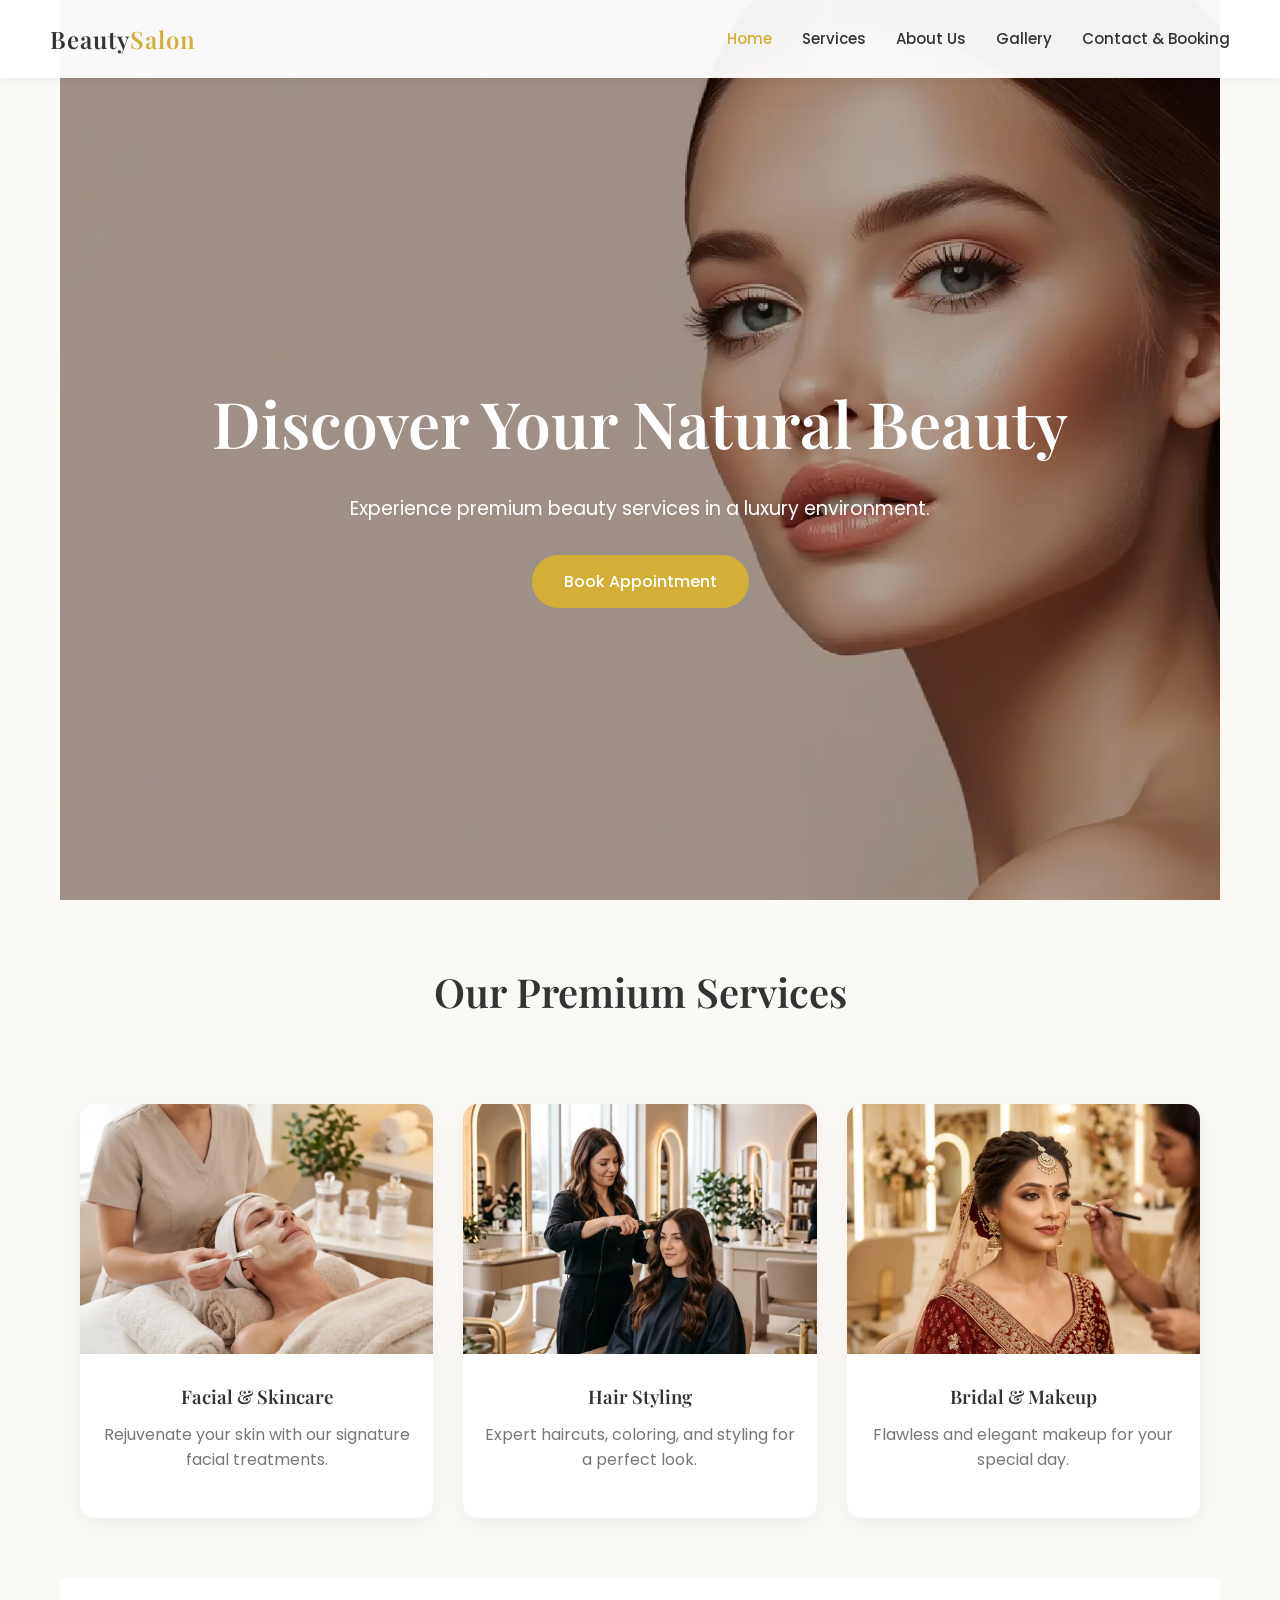
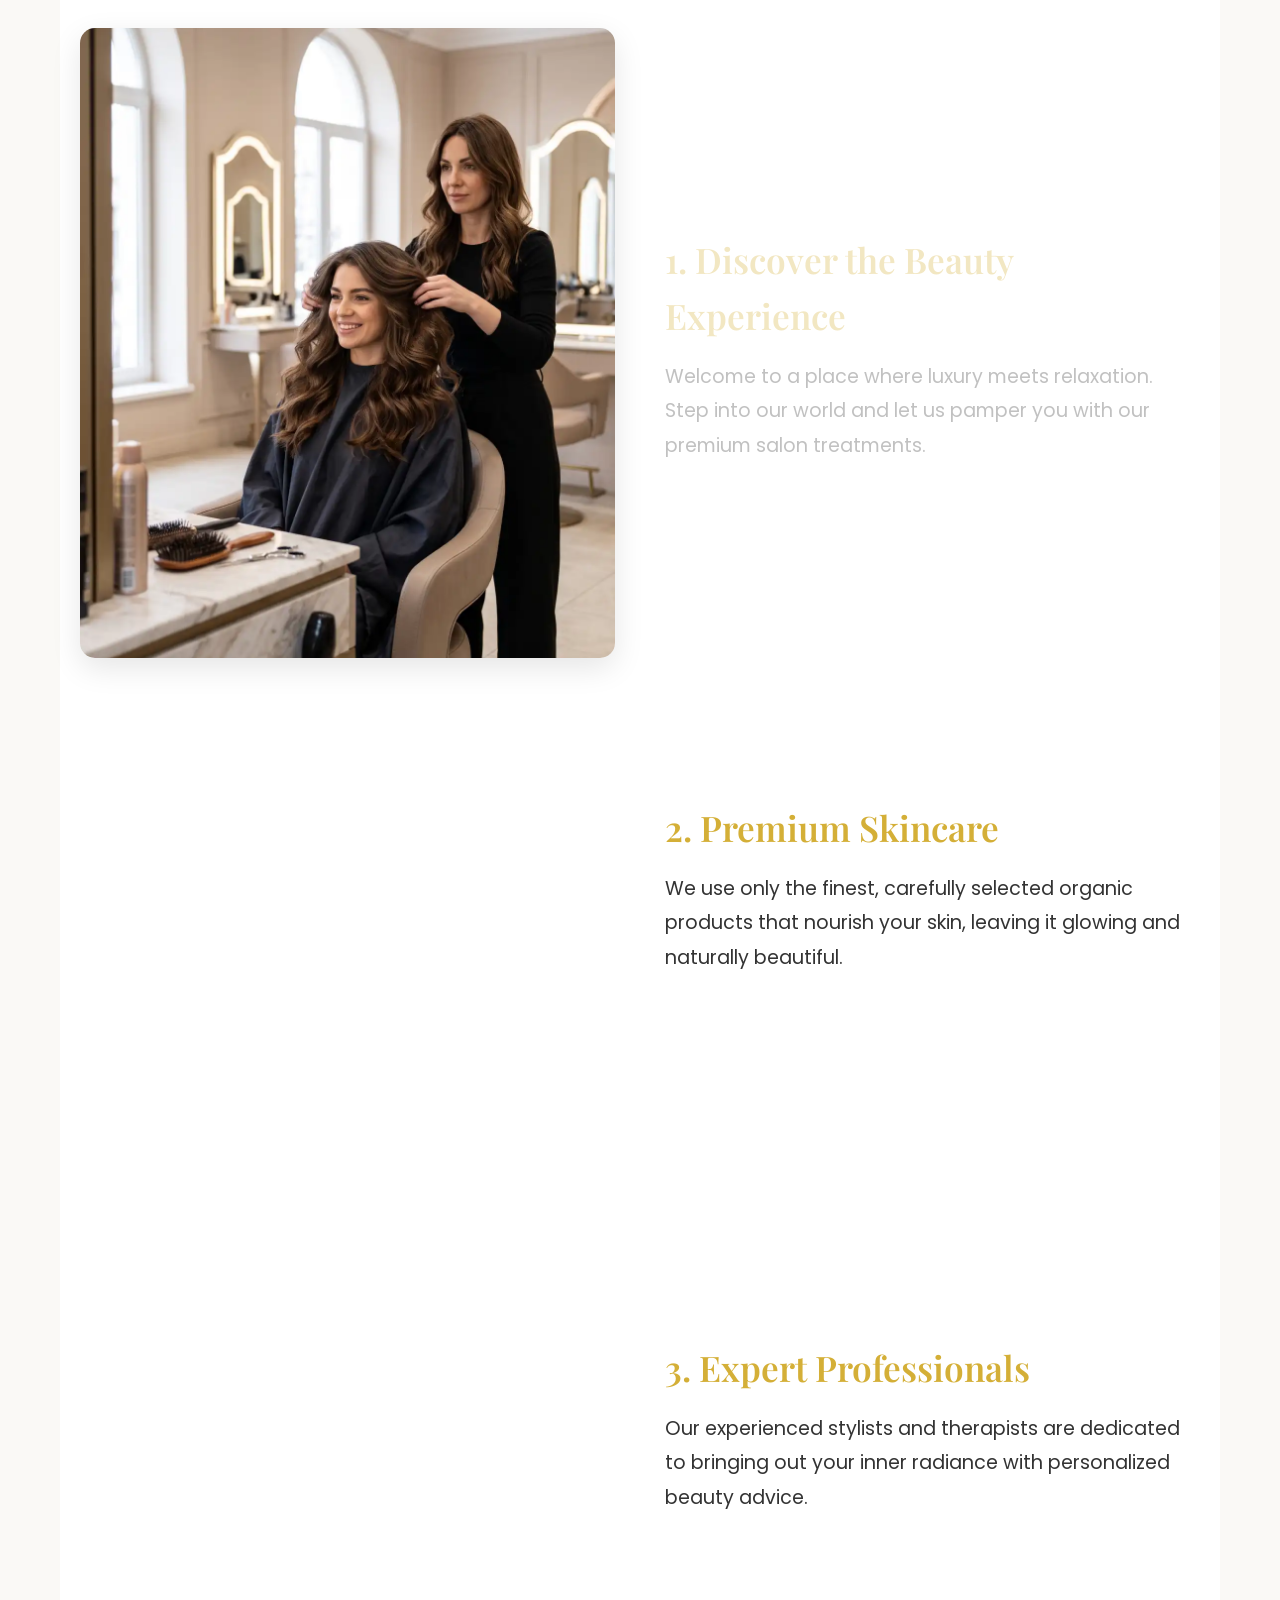
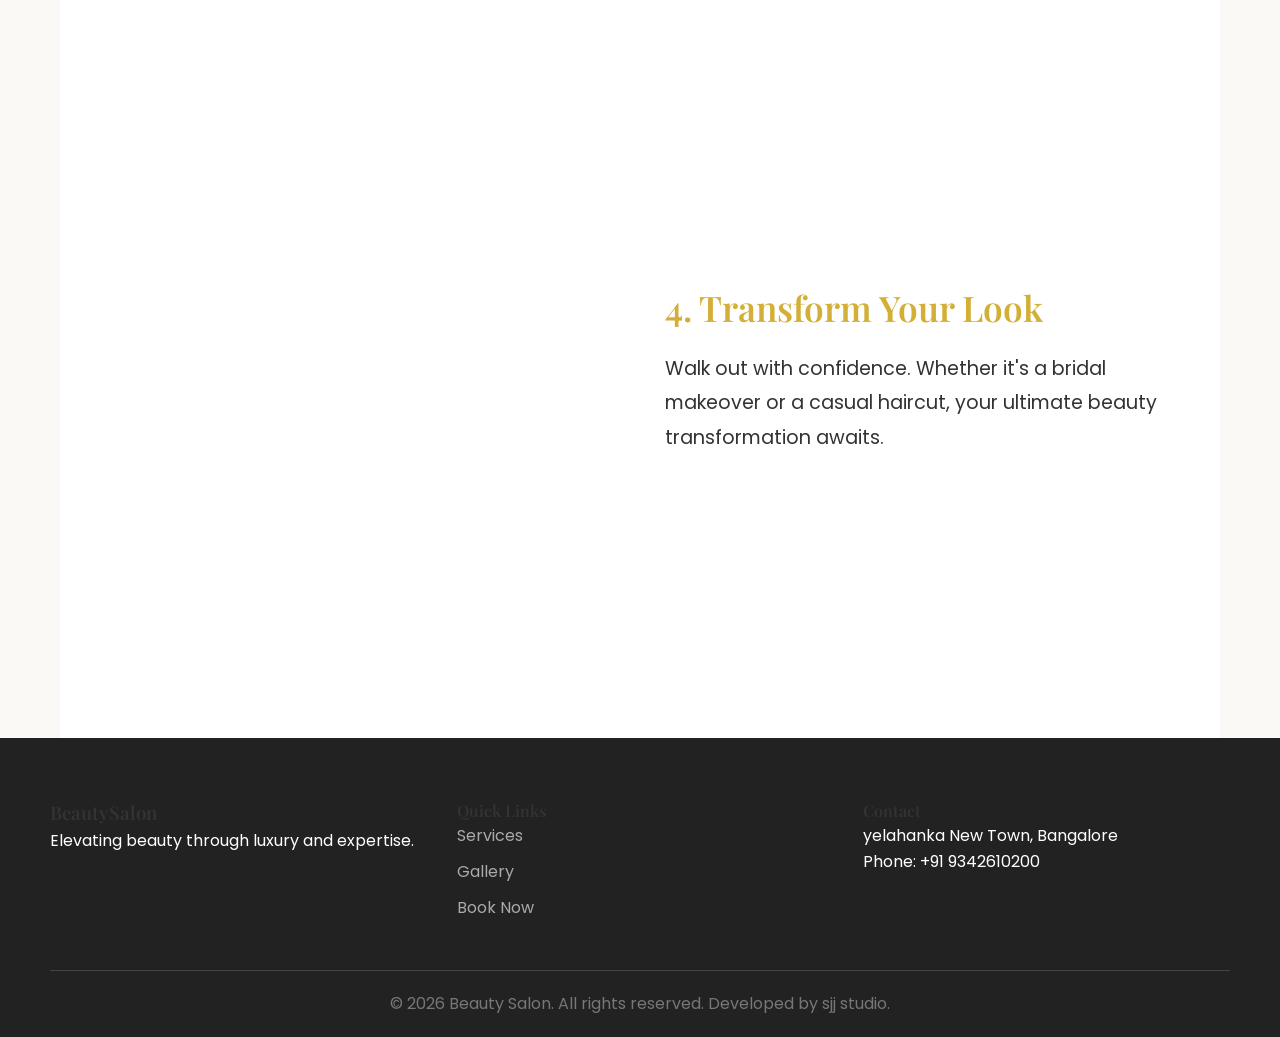
==== index.html @ c794cede "Add files via upload" ====
<!doctype html>
<html lang="en">
  <head>
    <meta charset="UTF-8" />
    <meta name="viewport" content="width=device-width, initial-scale=1.0" />
    <title>Luxury Beauty Parlour | Discover Your Natural Beauty</title>
    <!-- Google Fonts -->
    <link
      href="https://fonts.googleapis.com/css2?family=Playfair+Display:wght@400;600&family=Poppins:wght@300;400;500&display=swap"
      rel="stylesheet"
    />
    <!-- CSS Files -->
    <link rel="stylesheet" href="css/style.css" />
    <link rel="stylesheet" href="css/animations.css" />
    <link rel="stylesheet" href="css/responsive.css" />
  </head>
  <body>
    <!-- Navigation -->
    <header class="navbar">
      <div class="logo">Beauty<span>Salon</span></div>
      <nav>
        <ul class="nav-links">
          <li><a href="index.html" class="active">Home</a></li>
          <li><a href="services.html">Services</a></li>
          <li><a href="about.html">About Us</a></li>
          <li><a href="gallery.html">Gallery</a></li>
          <li><a href="contact.html">Contact & Booking</a></li>
        </ul>
      </nav>
      <div class="hamburger"><span></span><span></span><span></span></div>
    </header>

    <main class="container">
    <!-- Hero Section (Parallax) -->
    <section class="hero parallax-bg">
      <div class="hero-content fade-in-up">
        <h1>Discover Your Natural Beauty</h1>
        <p>Experience premium beauty services in a luxury environment.</p>
        <a href="contact.html" class="btn btn-primary">Book Appointment</a>
      </div>
    </section>

    <!-- Featured Services (Scroll Reveal) -->
    <section class="featured-services reveal">
      <div class="container">
        <h2 class="section-title">Our Premium Services</h2>
        <div class="services-grid">
          <div class="service-card reveal-left">
            <img
              src="/image/FacialSkincare.webp"
              alt="Facial Treatment"
            />
            <h3>Facial & Skincare</h3>
            <p>Rejuvenate your skin with our signature facial treatments.</p>
          </div>
          <div class="service-card reveal-up">
            <img
              src="/image/HaircutHairstyling.webp"
              alt="Hair Styling"
            />
            <h3>Hair Styling</h3>
            <p>Expert haircuts, coloring, and styling for a perfect look.</p>
          </div>
          <div class="service-card reveal-right">
            <img
              src="/image/BridalMakeup.webp"
              alt="Bridal Makeup"
            />
            <h3>Bridal & Makeup</h3>
            <p>Flawless and elegant makeup for your special day.</p>
          </div>
        </div>
      </div>
    </section>

   <!-- Scrollytelling Brand Story -->
    <section class="scrollytelling-section">
        <div class="scrollytelling-container">
            <!-- Sticky Visuals (ಎಡ ಭಾಗದಲ್ಲಿ ನಿಲ್ಲುವ ಫೋಟೋ) -->
            <div class="scrolly-visual">
                <img id="scrolly-image" src="/image/Team Section — Beauty Professionals.webp" alt="Beauty Experience">
            </div>
            
            <!-- Scrollable Text Blocks (ಬಲ ಭಾಗದಲ್ಲಿ ಸ್ಕ್ರೋಲ್ ಆಗುವ ಟೆಕ್ಸ್ಟ್) -->
            <div class="scrolly-text">
                <div class="step" data-image="/image/DiscovertheBeautyExperience.webp">
                    <h3>1. Discover the Beauty Experience</h3>
                    <p>Welcome to a place where luxury meets relaxation. Step into our world and let us pamper you with our premium salon treatments.</p>
                </div>
                <div class="step" data-image="/image/FacialSkincare.webp">
                    <h3>2. Premium Skincare</h3>
                    <p>We use only the finest, carefully selected organic products that nourish your skin, leaving it glowing and naturally beautiful.</p>
                </div>
                <div class="step" data-image="/image/ExpertProfessionals.webp">
                    <h3>3. Expert Professionals</h3>
                    <p>Our experienced stylists and therapists are dedicated to bringing out your inner radiance with personalized beauty advice.</p>
                </div>
                <div class="step" data-image="/image/TransformYourLook.webp">
                    <h3>4. Transform Your Look</h3>
                    <p>Walk out with confidence. Whether it's a bridal makeover or a casual haircut, your ultimate beauty transformation awaits.</p>
                </div>
            </div>
        </div>
    </section>
</main>
    <!-- Footer -->
    <footer>
      <div class="footer-content">
        <div class="footer-info">
          <h3>BeautySalon</h3>
          <p>Elevating beauty through luxury and expertise.</p>
        </div>
        <div class="footer-links">
          <h4>Quick Links</h4>
          <a href="services.html">Services</a>
          <a href="gallery.html">Gallery</a>
          <a href="contact.html">Book Now</a>
        </div>
        <div class="footer-contact">
          <h4>Contact</h4>
          <p>yelahanka New Town, Bangalore</p>
          <p>Phone: +91 9342610200</p>
        </div>
      </div>
      <div class="copyright">
        <p>&copy; 2026 Beauty Salon. All rights reserved. Developed by <a href="https://www.facebook.com/share/14rMCecXwoW/?mibextid=wwXIfr">sjj studio</a>.</p>
      </div>
    </footer>

    <!-- JavaScript Files -->
    <script src="js/main.js"></script>
    <script src="js/animations.js"></script>
  </body>
</html>
---- css/style.css ----
/* --- CSS Variables for Theme Colors --- */
:root {
  --primary-color: #d4af37;
  /* Subtle Gold */
  --secondary-color: #f7e8e8;
  /* Blush Pink */
  --bg-color: #faf9f6;
  /* Cream/Off-white */
  --text-dark: #333333;
  --text-light: #777777;
  --white: #ffffff;
}

/* --- Base & Reset --- */
* {
  margin: 0;
  padding: 0;
  box-sizing: border-box;
}

body {
  font-family: 'Poppins', sans-serif;
  background-color: var(--bg-color);
  color: var(--text-dark);
  line-height: 1.6;
  overflow-x: hidden;
}

h1,
h2,
h3,
h4,
h5,
h6 {
  font-family: 'Playfair Display', serif;
  font-weight: 600;
  color: var(--text-dark);
}

a {
  text-decoration: none;
  color: inherit;
}

ul {
  list-style: none;
}

.container {
  max-width: 1200px;
  margin: 0 auto;
  padding: 0 20px;
}

.text-center {
  text-align: center;
  margin-bottom: 20px;
}


/* --- Navigation Bar --- */
.navbar {
  display: flex;
  justify-content: space-between;
  align-items: center;
  padding: 20px 50px;
  background-color: rgba(255, 255, 255, 0.95);
  position: fixed;
  width: 100%;
  top: 0;
  z-index: 1000;
  box-shadow: 0 2px 10px rgba(0, 0, 0, 0.05);
}

.logo {
  font-family: 'Playfair Display', serif;
  font-size: 24px;
  font-weight: 600;
  letter-spacing: 1px;
}

.logo span {
  color: var(--primary-color);
}

.nav-links {
  display: flex;
  gap: 30px;
}

.nav-links li a {
  font-size: 15px;
  font-weight: 500;
  transition: color 0.3s ease;
}

.nav-links li a:hover,
.nav-links li a.active {
  color: var(--primary-color);
}

.hamburger {
  display: none;
  cursor: pointer;
}

.hamburger span {
  display: block;
  width: 25px;
  height: 3px;
  background-color: var(--text-dark);
  margin: 5px 0;
  transition: 0.3s;
}

/* --- Buttons --- */
.btn {
  display: inline-block;
  padding: 12px 30px;
  border-radius: 30px;
  font-weight: 500;
  cursor: pointer;
  transition: all 0.3s ease;
  border: 2px solid transparent;
}

.btn-primary {
  background-color: var(--primary-color);
  color: var(--white);
}

.btn-primary:hover {
  background-color: #b8962e;
}

.btn-outline {
  background-color: transparent;
  border-color: var(--primary-color);
  color: var(--primary-color);
}

.btn-outline:hover {
  background-color: var(--primary-color);
  color: var(--white);
}

.btn-whatsapp {
  background-color: #25D366;
  color: var(--white);
  margin-top: 20px;
}

/* --- Hero Section & Headers --- */
.hero {
  height: 100vh;
  display: flex;
  align-items: center;
  justify-content: center;
  text-align: center;
  background-image: linear-gradient(rgba(0, 0, 0, 0.3), rgba(0, 0, 0, 0.3)), url('/image/MainBannerImage.webp');
  color: var(--white);
  padding-top: 80px;
  background-size: cover;
  background-position: center;
  overflow: hidden;
}

.hero h1 {
  font-size: 4rem;
  color: var(--white);
  margin-bottom: 20px;
}

.hero p {
  font-size: 1.2rem;
  margin-bottom: 30px;
}

.page-header {
  height: 40vh;
  display: flex;
  align-items: center;
  justify-content: center;
  background-image: linear-gradient(rgba(0, 0, 0, 0.4), rgba(0, 0, 0, 0.4)), url('/image/servicesPageMainBG.webp');
  color: var(--white);
  margin-top: 70px;
  background-size: cover;

}

/* --- Grid Layouts (Services, Gallery, Contact) --- */
.services-grid,
.gallery-grid,
.contact-grid,
.about-grid {
  display: grid;
  gap: 30px;
  padding: 60px 0;
}

.services-grid {
  grid-template-columns: repeat(3, 1fr);
}

.gallery-grid {
  grid-template-columns: repeat(3, 1fr);
}

.about-grid {
  grid-template-columns: 1fr 1fr;
  align-items: center;
}

.contact-grid {
  grid-template-columns: 1fr 1fr;
  gap: 50px;
}

.section-title {
  text-align: center;
  font-size: 2.5rem;
  margin: 60px 0 20px;
}

/* --- Service Cards --- */
.service-card {
  background: var(--white);
  border-radius: 15px;
  overflow: hidden;
  box-shadow: 0 5px 20px rgba(0, 0, 0, 0.05);
  text-align: center;
  padding-bottom: 30px;
}

.service-card img {
  width: 100%;
  height: 250px;
  object-fit: cover;
}

.service-card h3 {
  margin: 20px 0 10px;
}

.service-card p {
  color: var(--text-light);
  padding: 0 20px;
  margin-bottom: 15px;
}

.service-card .price {
  font-weight: 600;
  color: var(--primary-color);
  font-size: 1.2rem;
}

/* --- Story & About Section --- */
.story-section {
  padding: 100px 20px;
  background-image: linear-gradient(rgba(247, 232, 232, 0.9), rgba(247, 232, 232, 0.9)), url('https://images.unsplash.com/photo-1522337660859-02fbefca4702?auto=format&fit=crop&w=1920&q=80');
  text-align: center;
}

.story-content {
  max-width: 800px;
  margin: 0 auto;
}

.story-content h2 {
  margin-bottom: 20px;
  font-size: 2.5rem;
}

.story-content p {
  margin-bottom: 30px;
  color: var(--text-dark);
}

.about-image img {
  width: 100%;
  border-radius: 15px;
  box-shadow: 0 10px 30px rgba(0, 0, 0, 0.1);
}

/* --- Gallery Images --- */
.gallery-grid img {
  width: 100%;
  height: 300px;
  object-fit: cover;
  border-radius: 10px;
}

/* --- Contact Form --- */
.info-block {
  margin-bottom: 20px;
}

.info-block h3 {
  margin-bottom: 5px;
  color: var(--primary-color);
}

.booking-form {
  background: var(--white);
  padding: 40px;
  border-radius: 15px;
  box-shadow: 0 10px 30px rgba(0, 0, 0, 0.05);
}

.form-notice {
  font-size: 0.85rem;
  color: #ff6b6b;
  margin-bottom: 20px;
}

.input-group {
  margin-bottom: 20px;
}

.input-group label {
  display: block;
  margin-bottom: 8px;
  font-weight: 500;
}

.input-group input,
.input-group select {
  width: 100%;
  padding: 12px;
  border: 1px solid #ddd;
  border-radius: 8px;
  font-family: inherit;
}

/* --- Footer --- */
footer {
  background-color: #222;
  color: #fff;
  padding: 60px 50px 20px;
}

.footer-content {
  display: grid;
  grid-template-columns: repeat(3, 1fr);
  gap: 40px;
  margin-bottom: 40px;
}

.footer-links a {
  display: block;
  color: #aaa;
  margin-bottom: 10px;
}

.footer-links a:hover {
  color: var(--primary-color);
}

.copyright {
  text-align: center;
  border-top: 1px solid #444;
  padding-top: 20px;
  color: #777;
}

.hidden {
  display: none;
}

/* --- Scrollytelling Section --- */
.scrollytelling-section {
  background-color: var(--white);
  padding: 50px 20px;
}

.scrollytelling-container {
  display: flex;
  max-width: 1200px;
  margin: 0 auto;
  gap: 50px;
  position: relative;
}

.scrolly-visual {
  flex: 1;
  position: sticky;
  top: 100px;
  /* ಪುಟದ ಮೇಲ್ಭಾಗದಿಂದ 100px ಜಾಗ ಬಿಟ್ಟು ನಿಲ್ಲುತ್ತದೆ */
  height: 70vh;
  display: flex;
  align-items: center;
}

.scrolly-visual img {
  width: 100%;
  height: 100%;
  object-fit: cover;
  border-radius: 15px;
  transition: opacity 0.4s ease-in-out;
  box-shadow: 0 10px 30px rgba(0, 0, 0, 0.1);
}

.scrolly-text {
  flex: 1;
  padding: 50px 0;
}

.step {
  min-height: 60vh;
  /* ಸ್ಕ್ರೋಲ್ ಮಾಡಲು ಸಾಕಷ್ಟು ಜಾಗ ಕೊಡುತ್ತದೆ */
  display: flex;
  flex-direction: column;
  justify-content: center;
  opacity: 0.3;
  /* ಮೊದಲಿಗೆ ಮಸುಕಾಗಿರುತ್ತದೆ */
  transition: opacity 0.5s ease;
}

.step.active-step {
  opacity: 1;
  /* ನೀವು ಓದುತ್ತಿರುವ ಟೆಕ್ಸ್ಟ್ ಹೈಲೈಟ್ ಆಗುತ್ತದೆ */
}

.step h3 {
  font-size: 2.2rem;
  color: var(--primary-color);
  margin-bottom: 15px;
}

.step p {
  font-size: 1.2rem;
  line-height: 1.8;
}


/* --- Gallery Lightbox Styles --- */
.lightbox {
  display: none;
  /* ಆರಂಭದಲ್ಲಿ ಮರೆಯಾಗಿರುತ್ತದೆ */
  position: fixed;
  z-index: 2000;
  /* ಎಲ್ಲದಕ್ಕಿಂತ ಮೇಲ್ಭಾಗದಲ್ಲಿ ಬರುತ್ತದೆ */
  padding-top: 80px;
  left: 0;
  top: 0;
  width: 100%;
  height: 100%;
  background-color: rgba(0, 0, 0, 0.9);
  opacity: 0;
  transition: opacity 0.3s ease;
}

.lightbox.show {
  display: block;
  opacity: 1;
}

.lightbox-content {
  margin: auto;
  display: block;
  max-width: 90%;
  max-height: 80vh;
  border-radius: 10px;
  box-shadow: 0 5px 30px rgba(255, 255, 255, 0.15);
  transform: scale(0.8);
  transition: transform 0.3s ease;
}

.lightbox.show .lightbox-content {
  transform: scale(1);
  /* ಮೃದುವಾಗಿ ಜೂಮ್ ಆಗುತ್ತದೆ */
}

.close-lightbox {
  position: absolute;
  top: 30px;
  right: 40px;
  color: #fff;
  font-size: 50px;
  font-weight: 300;
  cursor: pointer;
  transition: color 0.3s ease;
}

.close-lightbox:hover {
  color: var(--primary-color);
}
.fade-in-up{
  color: var(--white);
}

.gallery-description{
  font-size: 2rem;
  color: var(--text-dark);
  margin: 40px 0px 10px 0px;
}
---- css/animations.css ----
/* --- Parallax Scrolling Effect --- */
.parallax-bg {
  background-attachment: fixed;
  background-position: center;
  background-repeat: no-repeat;
  background-size: cover;
}

/* --- Hover Effects --- */
.service-card,
.gallery-grid img {
  transition: transform 0.4s ease, box-shadow 0.4s ease;
}

.service-card:hover {
  transform: translateY(-10px);
  box-shadow: 0 15px 30px rgba(0, 0, 0, 0.1);
}

.gallery-grid img:hover {
  transform: scale(1.03);
  cursor: pointer;
}

/* --- Scroll Reveal Animations (Hidden by default) --- */
.reveal,
.reveal-up,
.reveal-left,
.reveal-right,
.fade-in-up {
  opacity: 0;
  visibility: hidden;
  transition: all 0.8s cubic-bezier(0.5, 0, 0, 1);
}

.reveal-up,
.fade-in-up {
  transform: translateY(50px);
}

.reveal-left {
  transform: translateX(-50px);
}

.reveal-right {
  transform: translateX(50px);
}

/* --- Active State (Triggered by JavaScript) --- */
.reveal.active,
.reveal-up.active,
.reveal-left.active,
.reveal-right.active,
.fade-in-up.active {
  opacity: 1;
  visibility: visible;
  transform: translate(0, 0);
}

/* Add a slight delay for staggered elements like service cards */
.services-grid .service-card:nth-child(1) {
  transition-delay: 0.1s;
}

.services-grid .service-card:nth-child(2) {
  transition-delay: 0.3s;
}

.services-grid .service-card:nth-child(3) {
  transition-delay: 0.5s;
}

/* --- Accessibility: Respect user motion preferences --- */
@media (prefers-reduced-motion: reduce) {

  *,
  ::before,
  ::after {
    animation-duration: 0.01ms !important;
    animation-iteration-count: 1 !important;
    transition-duration: 0.01ms !important;
    scroll-behavior: auto !important;
  }

  .parallax-bg {
    background-attachment: scroll;
    /* Disable parallax */
  }
}
---- css/responsive.css ----
/* --- Tablets (Max width: 992px) --- */
@media (max-width: 992px) {

  .services-grid,
  .gallery-grid {
    grid-template-columns: repeat(2, 1fr);
  }

  .about-grid,
  .contact-grid {
    grid-template-columns: 1fr;
    gap: 30px;
  }

  .hero h1 {
    font-size: 3rem;
  }
   .hero{
    background-image: linear-gradient(rgba(0, 0, 0, 0.3), rgba(0, 0, 0, 0.3)), url('/image/MainBanner\ ImageM.jpg');
   }

  .footer-content {
    grid-template-columns: repeat(2, 1fr);
  }

  /* --- Mobile Scrollytelling Clean Effect --- */
  .scrollytelling-container {
    flex-direction: column;
    gap: 10px;
  }

  /* ಫೋಟೋವನ್ನು ಮೊಬೈಲ್‌ನ ಮೇಲ್ಭಾಗದಲ್ಲಿ ಸ್ಟಿಕಿ ಆಗಿ ನಿಲ್ಲಿಸುವುದು */
  .scrolly-visual {
    position: sticky;
    top: 70px;
    /* ನ್ಯಾವಿಗೇಶನ್ ಮೆನು ಕೆಳಗೆ ನಿಲ್ಲುತ್ತದೆ */
    height: 40vh;
    /* ಮೊಬೈಲ್ ಸ್ಕ್ರೀನ್‌ಗೆ ತಕ್ಕಂತೆ ಎತ್ತರ */
    margin-bottom: 20px;
    z-index: 10;
    /* ಟೆಕ್ಸ್ಟ್ ಹಿಂದಕ್ಕೆ ಹೋಗದಂತೆ ಕಾಪಾಡುತ್ತದೆ */
    background-color: var(--white);
    padding-top: 10px;
  }
  .page-header {
    background-image: linear-gradient(rgba(0, 0, 0, 0.4), rgba(0, 0, 0, 0.4)), url('/image/servicesPageMainBGm.png');
  }

  .step {
    min-height: 60vh;
    /* ಮೊಬೈಲ್‌ನಲ್ಲಿ ಸ್ಕ್ರೋಲ್ ಆಗಲು ಸಾಕಷ್ಟು ಜಾಗ */
    padding: 20px 0;
    opacity: 0.4;
    /* ಓದದಿರುವ ಟೆಕ್ಸ್ಟ್ ಮಸುಕಾಗಿರಲಿ */
    transition: opacity 0.5s ease;
  }

  .step.active-step {
    opacity: 1;
    /* ಸ್ಕ್ರೋಲ್ ಮಾಡಿದಾಗ ಓದುತ್ತಿರುವ ಟೆಕ್ಸ್ಟ್ ಹೈಲೈಟ್ ಆಗುತ್ತದೆ */
  }

}

/* --- Mobile Phones (Max width: 768px) --- */
@media (max-width: 768px) {
  /* --- Mobile Phones (Max width: 768px) --- */
  @media (max-width: 768px) {
    .navbar {
      padding: 15px 20px;
    }

    .hamburger {
      display: block;
      z-index: 1002;
      /* ಮೆನು ಮೇಲ್ಭಾಗದಲ್ಲಿ ಬರಲು */
    }

    /* ಹ್ಯಾಂಬರ್ಗರ್ ಮೆನು 'X' ಆಗಿ ಬದಲಾಗುವ ಅನಿಮೇಷನ್ */
    .hamburger.toggle span:nth-child(1) {
      transform: rotate(-45deg) translate(-5px, 6px);
    }

    .hamburger.toggle span:nth-child(2) {
      opacity: 0;
    }

    .hamburger.toggle span:nth-child(3) {
      transform: rotate(45deg) translate(-5px, -6px);
    }

    /* ಪ್ರೀಮಿಯಂ ಮೊಬೈಲ್ ಮೆನು ವಿನ್ಯಾಸ */
    .nav-links {
      position: fixed;
      /* Absolute ಬದಲು fixed ಬಳಸಿದರೆ ಕ್ಲೀನ್ ಆಗಿರುತ್ತದೆ */
      top: 0;
      right: -100%;
      width: 75%;
      /* ಸ್ಕ್ರೀನ್‌ನ 75% ಜಾಗ ತೆಗೆದುಕೊಳ್ಳುತ್ತದೆ */
      height: 100vh;
      background-color: var(--white);
      flex-direction: column;
      align-items: center;
      justify-content: center;
      transition: right 0.4s cubic-bezier(0.4, 0, 0.2, 1);
      /* ಸ್ಮೂತ್ ಸ್ಲೈಡಿಂಗ್ */
      box-shadow: -10px 0 30px rgba(0, 0, 0, 0.1);
      z-index: 1001;
    }

    .nav-links.nav-active {
      right: 0;
    }

    .nav-links li {
      margin: 25px 0;
      /* ಲಿಂಕ್‌ಗಳ ನಡುವೆ ಉತ್ತಮ ಅಂತರ */
    }

    .nav-links li a {
      font-size: 1.2rem;
      /* ಮೊಬೈಲ್‌ನಲ್ಲಿ ಓದಲು ಸುಲಭವಾಗಲು ದೊಡ್ಡ ಅಕ್ಷರ */
    }

    .services-grid,
    .gallery-grid {
      grid-template-columns: 1fr;
    }

    .hero h1 {
      font-size: 2.2rem;
    }

    .hero p {
      font-size: 1rem;
    }

    .section-title {
      font-size: 2rem;
    }

    .footer-content {
      grid-template-columns: 1fr;
      text-align: center;
    }
  }

  /* Disable parallax on mobile for better scrolling performance */
  .parallax-bg {
    /* background-attachment: scroll; */
    background-position: center 0px;
    background-repeat: no-repeat;
    background-size: cover;
  }
}
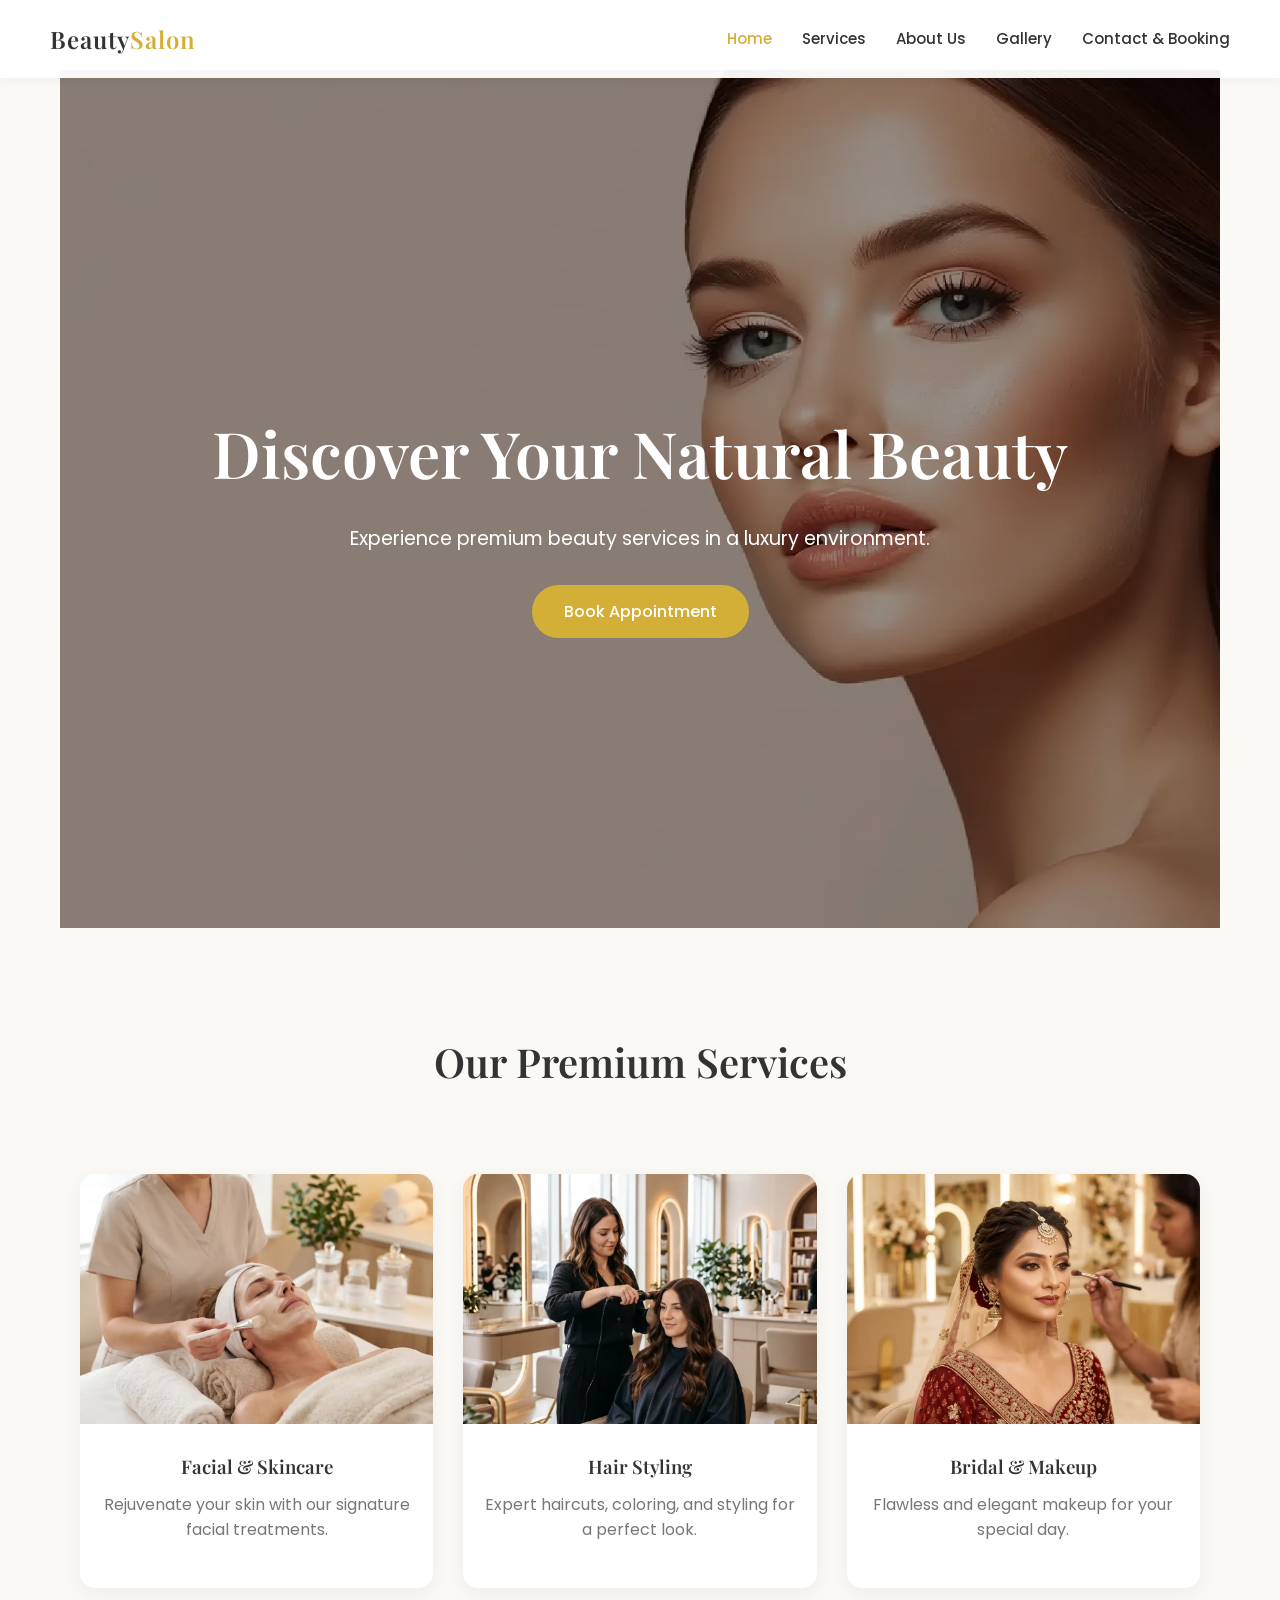
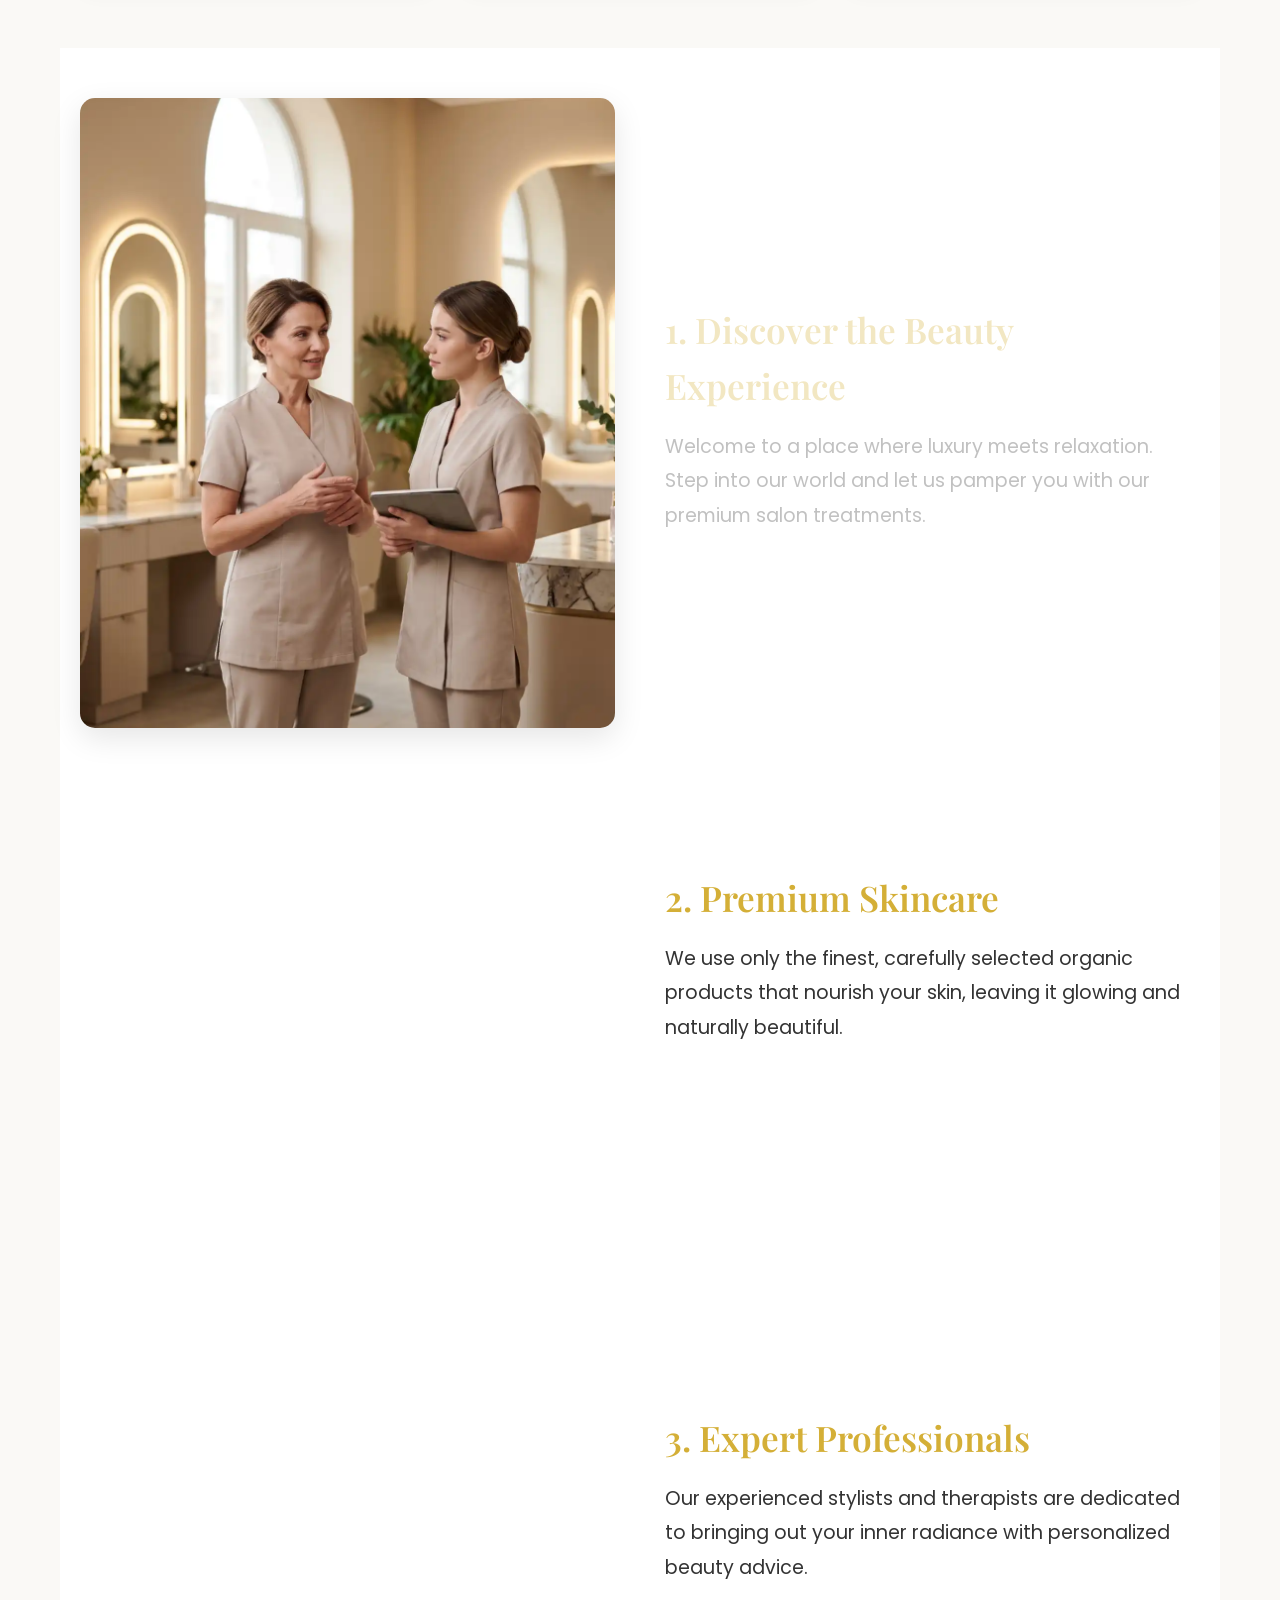
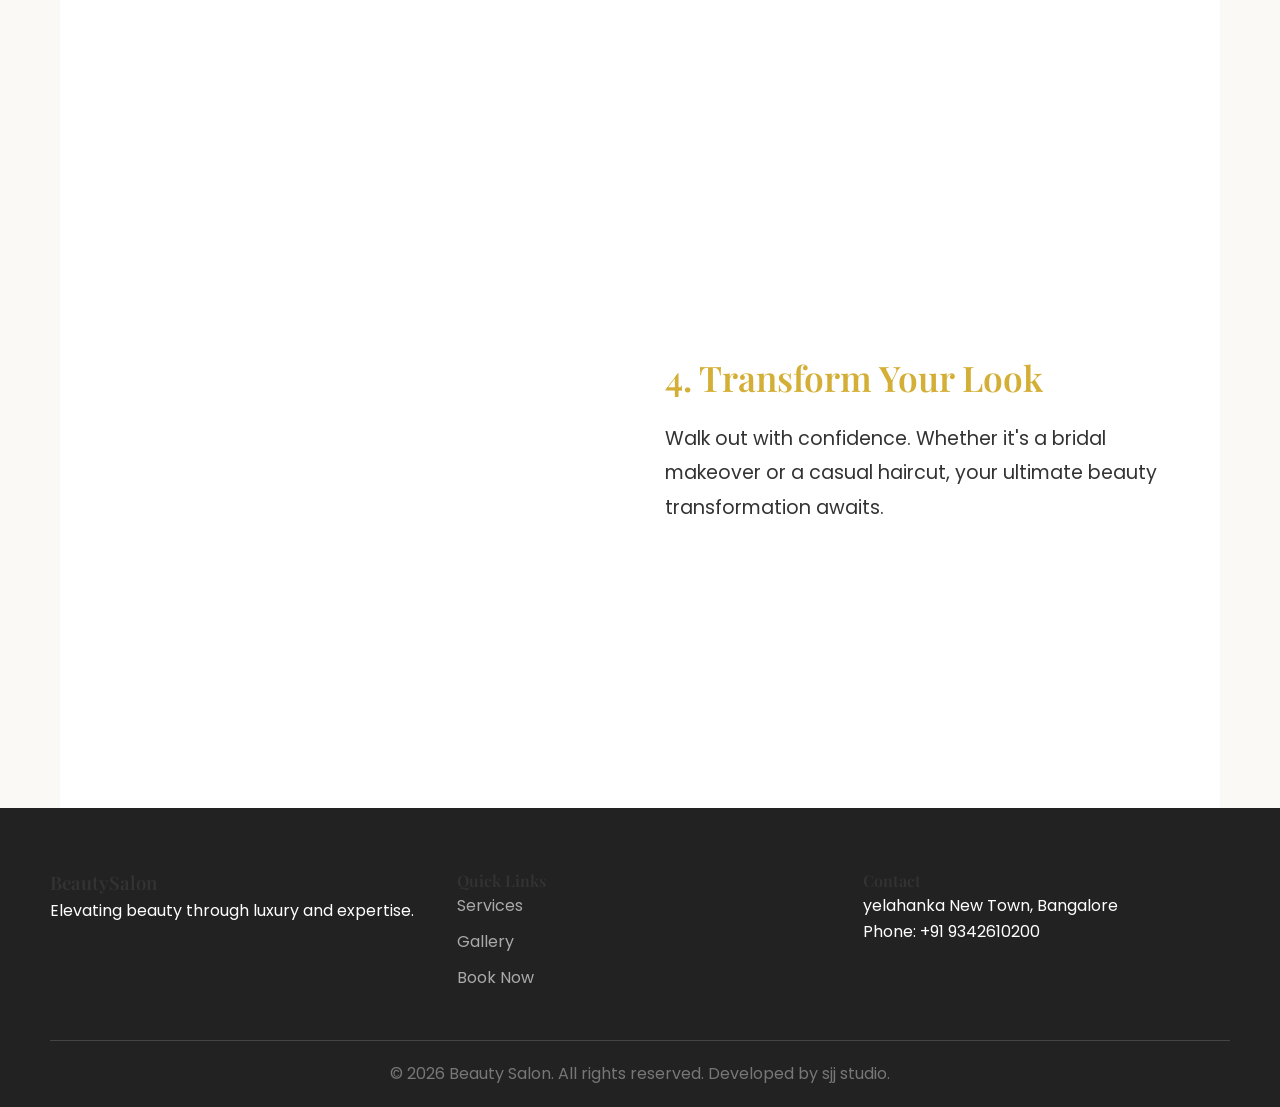
==== commit d6bd93b7: "Add files via upload" ====
--- a/index.html
+++ b/index.html
@@ -10,9 +10,9 @@
       rel="stylesheet"
     />
     <!-- CSS Files -->
-    <link rel="stylesheet" href="css/style.css" />
-    <link rel="stylesheet" href="css/animations.css" />
-    <link rel="stylesheet" href="css/responsive.css" />
+    <link rel="stylesheet" href="./css/style.css" />
+    <link rel="stylesheet" href="./css/animations.css" />
+    <link rel="stylesheet" href="./css/responsive.css" />
   </head>
   <body>
     <!-- Navigation -->
@@ -47,7 +47,7 @@
         <div class="services-grid">
           <div class="service-card reveal-left">
             <img
-              src="/image/FacialSkincare.webp"
+              src="./assets/image/FacialSkincare.webp"
               alt="Facial Treatment"
             />
             <h3>Facial & Skincare</h3>
@@ -55,7 +55,7 @@
           </div>
           <div class="service-card reveal-up">
             <img
-              src="/image/HaircutHairstyling.webp"
+              src="./assets/image/HaircutHairstyling.webp"
               alt="Hair Styling"
             />
             <h3>Hair Styling</h3>
@@ -63,7 +63,7 @@
           </div>
           <div class="service-card reveal-right">
             <img
-              src="/image/BridalMakeup.webp"
+              src="./assets/image/BridalMakeup.webp"
               alt="Bridal Makeup"
             />
             <h3>Bridal & Makeup</h3>
@@ -78,24 +78,24 @@
         <div class="scrollytelling-container">
             <!-- Sticky Visuals (ಎಡ ಭಾಗದಲ್ಲಿ ನಿಲ್ಲುವ ಫೋಟೋ) -->
             <div class="scrolly-visual">
-                <img id="scrolly-image" src="/image/Team Section — Beauty Professionals.webp" alt="Beauty Experience">
+                <img id="scrolly-image" src="./assets/image/TeamSectionBeautyProfessionals.webp" alt="Beauty Experience">
             </div>
             
             <!-- Scrollable Text Blocks (ಬಲ ಭಾಗದಲ್ಲಿ ಸ್ಕ್ರೋಲ್ ಆಗುವ ಟೆಕ್ಸ್ಟ್) -->
             <div class="scrolly-text">
-                <div class="step" data-image="/image/DiscovertheBeautyExperience.webp">
+                <div class="step" data-image="./assets/image/DiscovertheBeautyExperience.webp">
                     <h3>1. Discover the Beauty Experience</h3>
                     <p>Welcome to a place where luxury meets relaxation. Step into our world and let us pamper you with our premium salon treatments.</p>
                 </div>
-                <div class="step" data-image="/image/FacialSkincare.webp">
+                <div class="step" data-image="./assets/image/FacialSkincare.webp">
                     <h3>2. Premium Skincare</h3>
                     <p>We use only the finest, carefully selected organic products that nourish your skin, leaving it glowing and naturally beautiful.</p>
                 </div>
-                <div class="step" data-image="/image/ExpertProfessionals.webp">
+                <div class="step" data-image="./assets/image/ExpertProfessionals.webp">
                     <h3>3. Expert Professionals</h3>
                     <p>Our experienced stylists and therapists are dedicated to bringing out your inner radiance with personalized beauty advice.</p>
                 </div>
-                <div class="step" data-image="/image/TransformYourLook.webp">
+                <div class="step" data-image="./assets/image/TransformYourLook.webp">
                     <h3>4. Transform Your Look</h3>
                     <p>Walk out with confidence. Whether it's a bridal makeover or a casual haircut, your ultimate beauty transformation awaits.</p>
                 </div>
--- a/css/style.css
+++ b/css/style.css
@@ -157,12 +157,12 @@
   align-items: center;
   justify-content: center;
   text-align: center;
-  background-image: linear-gradient(rgba(0, 0, 0, 0.3), rgba(0, 0, 0, 0.3)), url('/image/MainBannerImage.webp');
-  color: var(--white);
-  padding-top: 80px;
+   background-image: linear-gradient(rgba(0, 0, 0, 0.4), rgba(0, 0, 0, 0.4)), url('../assets/image/MainBannerImage.webp');
+  color: var(--white);
+  margin-top: 70px;
   background-size: cover;
   background-position: center;
-  overflow: hidden;
+  background-repeat: no-repeat;
 }
 
 .hero h1 {
@@ -181,10 +181,12 @@
   display: flex;
   align-items: center;
   justify-content: center;
-  background-image: linear-gradient(rgba(0, 0, 0, 0.4), rgba(0, 0, 0, 0.4)), url('/image/servicesPageMainBG.webp');
+  background-image: linear-gradient(rgba(0, 0, 0, 0.4), rgba(0, 0, 0, 0.4)), url('../assets/image/servicesPageMainBG.webp');
   color: var(--white);
   margin-top: 70px;
   background-size: cover;
+  background-position: center;
+  background-repeat: no-repeat;
 
 }
 
@@ -485,11 +487,12 @@
 .close-lightbox:hover {
   color: var(--primary-color);
 }
-.fade-in-up{
-  color: var(--white);
-}
-
-.gallery-description{
+
+.fade-in-up {
+  color: var(--white);
+}
+
+.gallery-description {
   font-size: 2rem;
   color: var(--text-dark);
   margin: 40px 0px 10px 0px;
--- a/css/responsive.css
+++ b/css/responsive.css
@@ -16,7 +16,8 @@
     font-size: 3rem;
   }
    .hero{
-    background-image: linear-gradient(rgba(0, 0, 0, 0.3), rgba(0, 0, 0, 0.3)), url('/image/MainBanner\ ImageM.jpg');
+    background-image: linear-gradient(rgba(0, 0, 0, 0.4), rgba(0, 0, 0, 0.4)), url('../assets/image/MainBannerImageM.webp');
+    padding: 0px 20px;
    }
 
   .footer-content {
@@ -43,7 +44,11 @@
     padding-top: 10px;
   }
   .page-header {
-    background-image: linear-gradient(rgba(0, 0, 0, 0.4), rgba(0, 0, 0, 0.4)), url('/image/servicesPageMainBGm.png');
+    background-image: linear-gradient(rgba(0, 0, 0, 0.4), rgba(0, 0, 0, 0.4)), url('../assets/image/servicesPageMainBGm.webp');
+    padding: 0px 20px;
+  }
+  .gallery-description{
+    font-size: 1rem;
   }
 
   .step {
